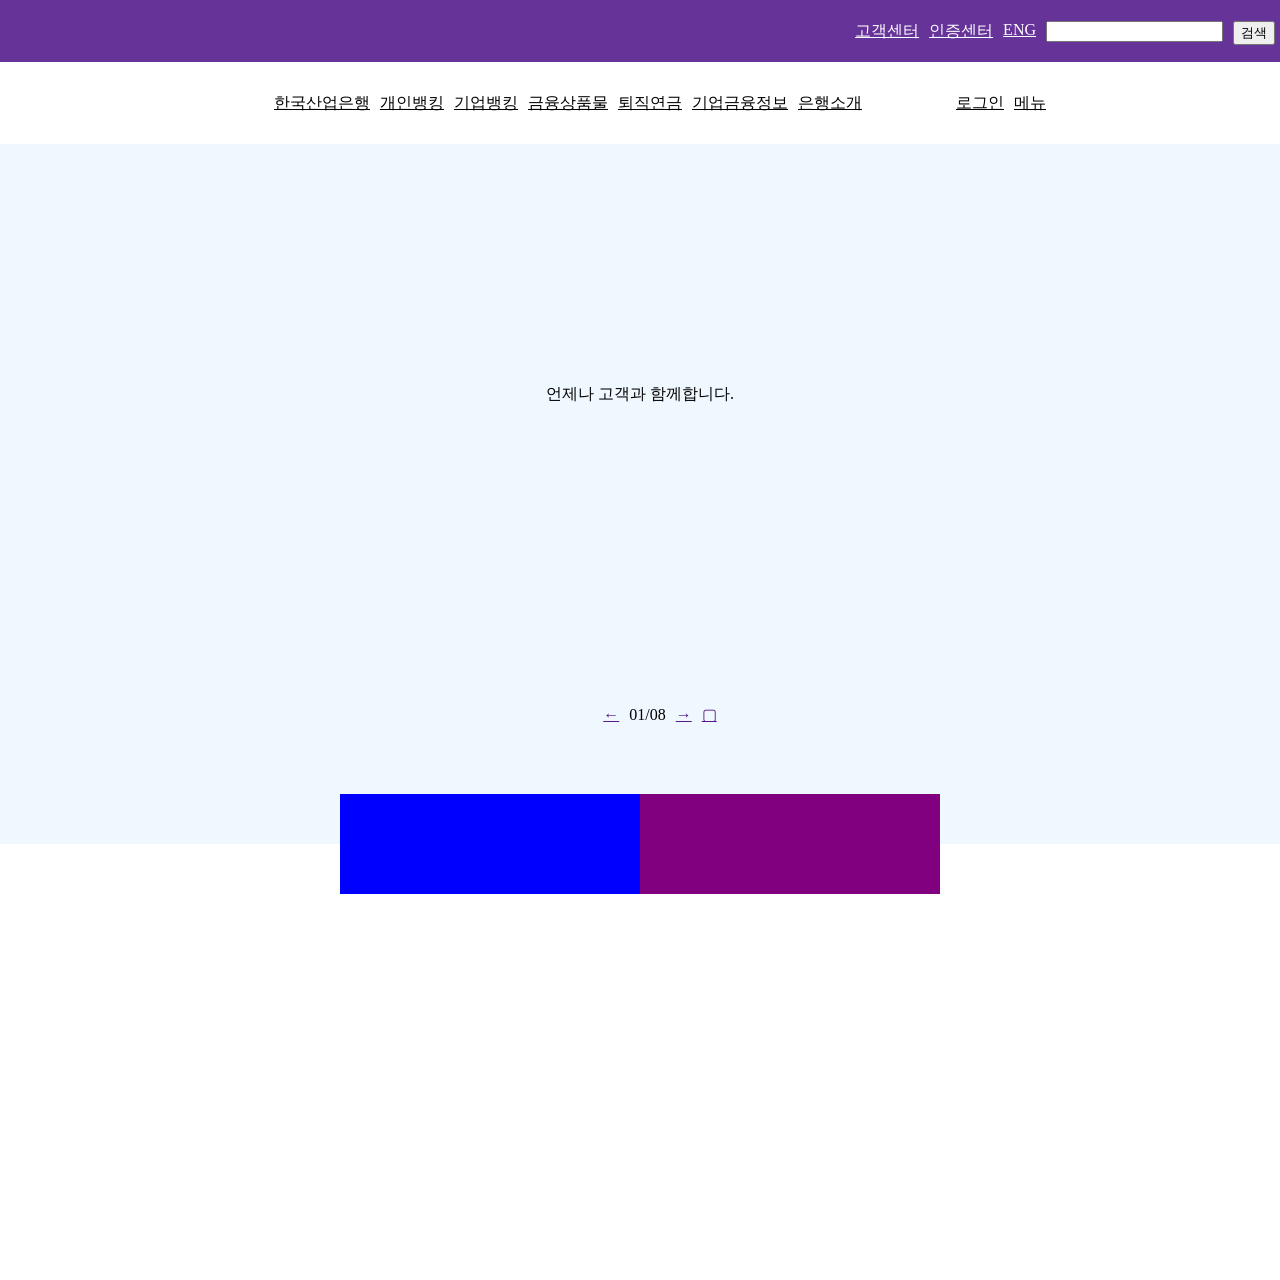
==== index.html @ b2fec1f0 "first_commit test_html_css_page" ====
<!DOCTYPE html>
<html lang="en">
<head>
    <meta charset="UTF-8">
    <meta name="viewport" content="width=device-width, initial-scale=1.0">
    <title>한국산업은행</title>
    <style>

        .entire-container{
            height: 100vw;
            display:flex;
            flex-direction: column;
        }
        .header-container{
            height: 30px;
            display: flex;
            flex-direction: row-reverse;
            
        }
        .second-container{
            display: flex;
            flex-direction: row;
            height: 50px;

            justify-content: center;
            position: sticky;
            top: 0;
            z-index: 1000;
            background-color: white;
            align-items: center;
        }
        .ad-container{
            height: 700px;
            display: flex;
            flex-direction: column;
            line-height: 500px;
            text-align: center;
            align-items: center;
            background-color:aliceblue;
        }
        .fourth-container{
            height: 900px;
            display: flex;
            flex-direction: column;
            line-height: 700px;
            text-align: center;
            background-color: white;
        }
        .fifth-container{
            position: relative;
            top: -50px;
            justify-content: center;
            height: 100px;
            display: flex;
            flex-direction: row;
        }
        .fifth-item{
            width: 300px;
        }
        .sixth-container{
            display: flex;
            flex-direction: row;
            position: relative;
            justify-content: center;
        }

        .back-white{
            background-color: white;
        }
        .back-rebe{
            background-color: rebeccapurple;
        }
        body{
            margin: 0px;
        }
        li{
            list-style-type:none;
            margin: 5px;
        }
        #demo{
            visibility: hidden;
        }
        .header-container a{
            color: white;
        }
        .second-container a{
            color: black;
        }
        .paging-section{
            position: relative;
            bottom: 200px;
            display: flex;
            flex-direction: row;
        }
    </style>
</head>
<body>
    <div class="entire-container">

        <section class="back-rebe">
            <ul class="header-container">
                <li><input type="submit" value="검색"></li>
                <li><input type="text"></input></li>
                <li><a href="">ENG</a></li>
                <li><a href="">인증센터</a></li>
                <li><a href="">고객센터</a></li>
            </ul>
        </section>
        <section>
            <ul class="second-container">
                <li><a href="">한국산업은행</a></li>
                <li><a href="">개인뱅킹</a></li>
                <li><a href="">기업뱅킹</a></li>
                <li><a href="">금융상품물</a></li>
                <li><a href="">퇴직연금</a></li>
                <li><a href="">기업금융정보</a></li>
                <li><a href="">은행소개</a></li>
                <li id="demo">공백</li>
                <li id="demo">공백</li>
                <li><a href="">로그인</a></li>
                <li><a href="">메뉴</a></li>
            </ul>
        </section>
        <section class="ad-container">
            언제나 고객과 함께합니다.
            <section>
                <ul class="paging-section">
                    <li><a href="">←</a></li>
                    <li>01/08</li>
                    <li><a href="">→</a></li>
                    <li><a href="">▢</a></li>
                </ul>
            </section>
        </section>
        <section class="fourth-container">
            <section class="fifth-container">
                <div class="fifth-item" style="background-color: blue" ></div>
                <div class="fifth-item" style="background-color: purple;"></div>
            </section>
        </section>
    </div>
</body>
</html>
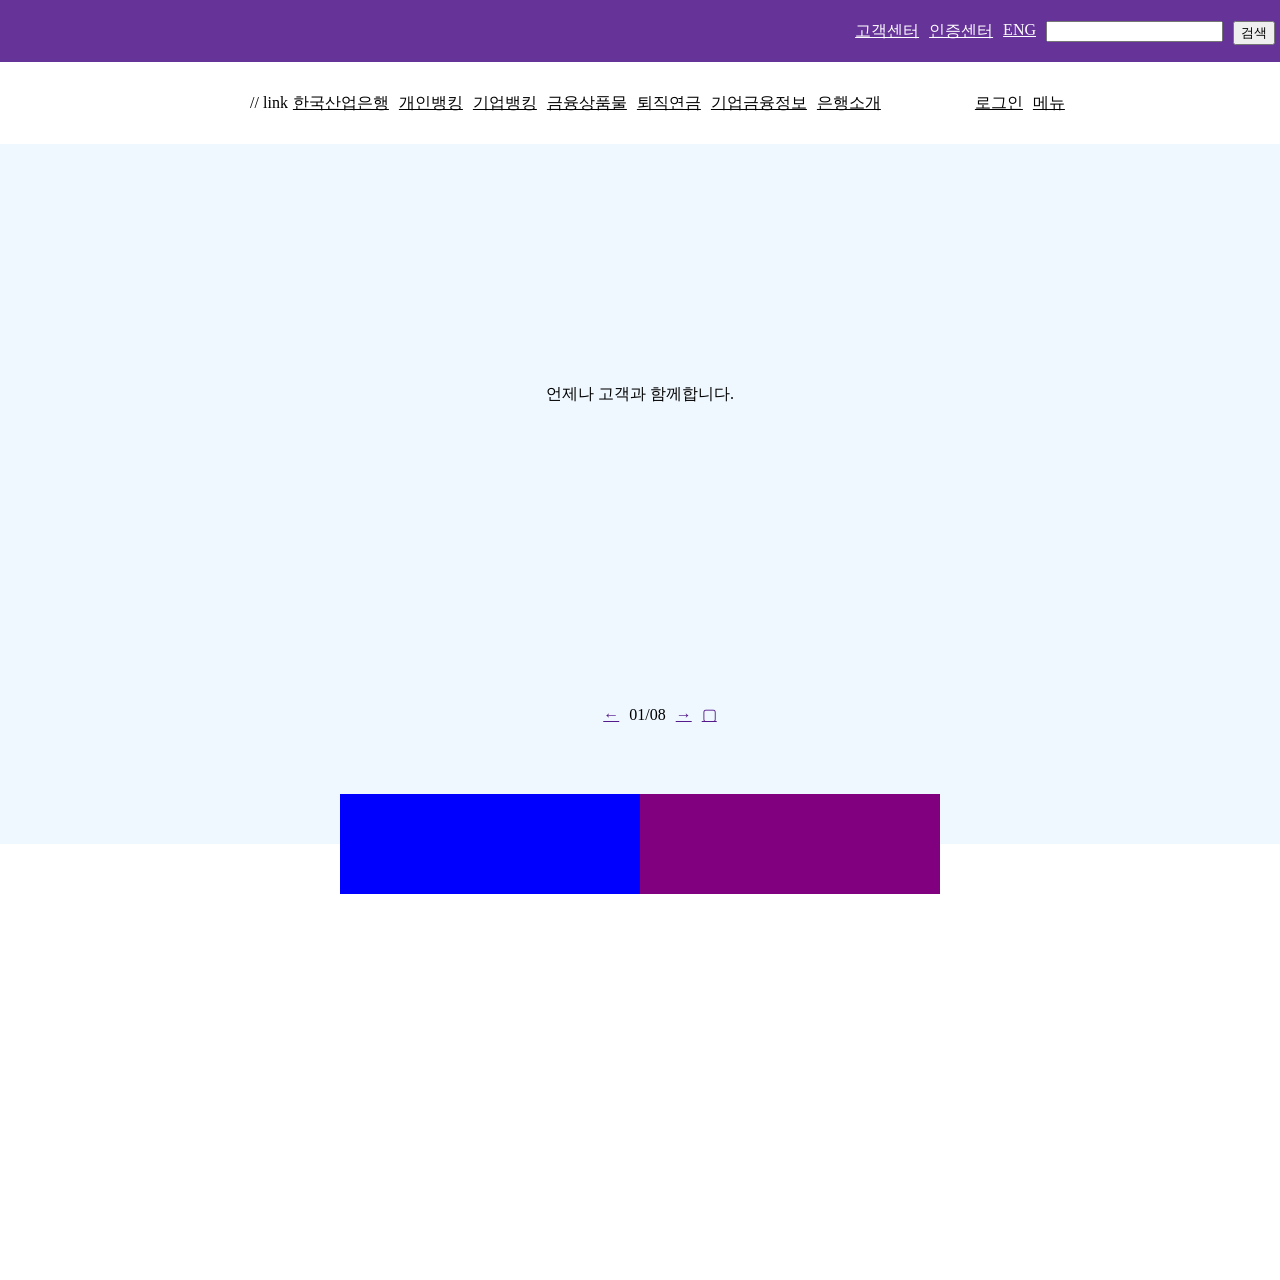
==== commit b4525b86: "Update index.html" ====
--- a/index.html
+++ b/index.html
@@ -108,7 +108,8 @@
         </section>
         <section>
             <ul class="second-container">
-                <li><a href="">한국산업은행</a></li>
+                // link
+                <li><a href="test.html">한국산업은행</a></li>
                 <li><a href="">개인뱅킹</a></li>
                 <li><a href="">기업뱅킹</a></li>
                 <li><a href="">금융상품물</a></li>
@@ -140,4 +141,4 @@
         </section>
     </div>
 </body>
-</html>+</html>
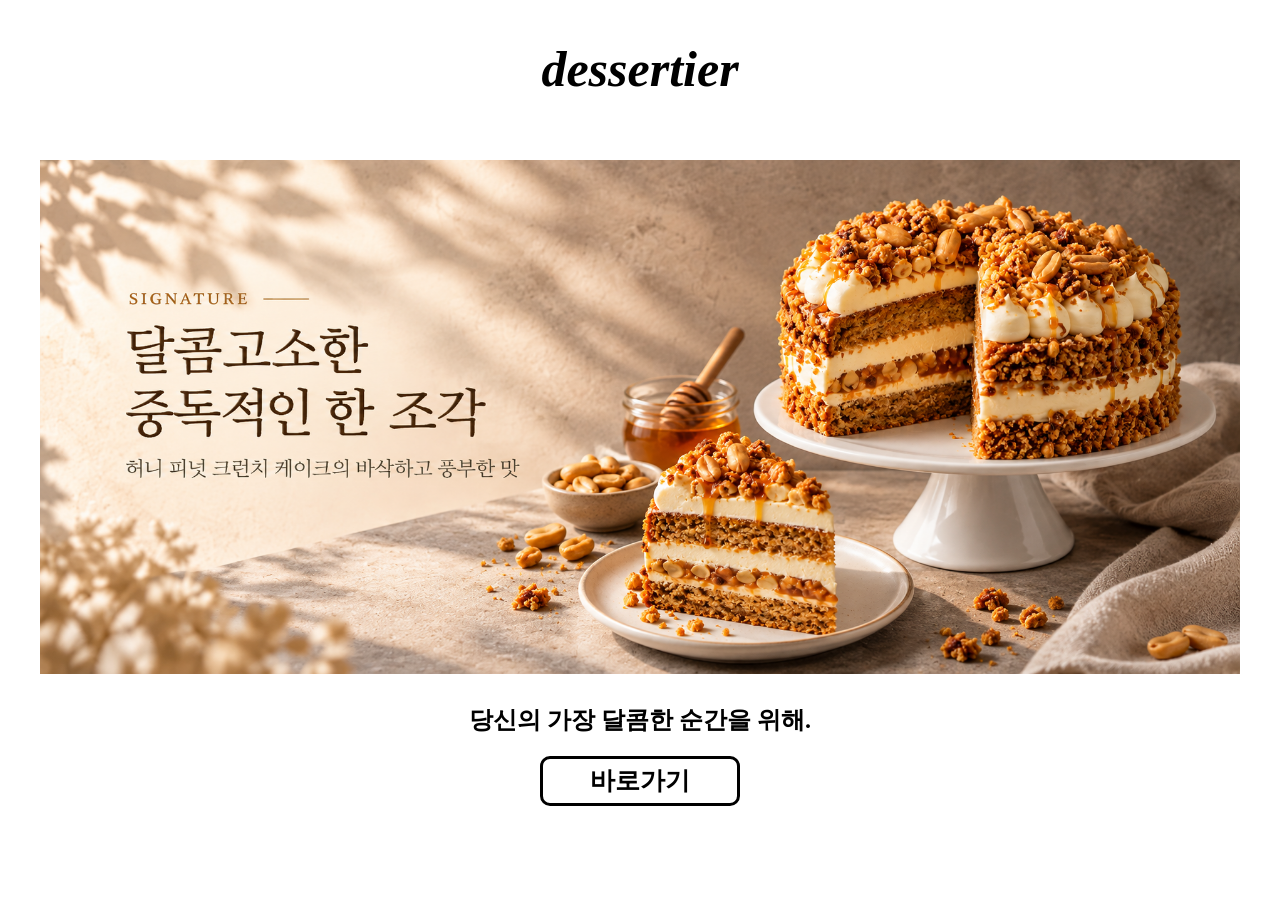
==== commit ecb92189: "commit" ====
--- a/index.html
+++ b/index.html
@@ -3,142 +3,169 @@
 <head>
     <meta charset="UTF-8">
     <meta name="viewport" content="width=device-width, initial-scale=1.0">
-    <title>한국산업은행</title>
+    <title>Document</title>
+
     <style>
+        *{
+            /* dd */
+            box-sizing: border-box;
+            /* border: 1px solid white; */
+        }
 
-        .entire-container{
-            height: 100vw;
-            display:flex;
-            flex-direction: column;
-        }
-        .header-container{
-            height: 30px;
-            display: flex;
-            flex-direction: row-reverse;
-            
-        }
-        .second-container{
-            display: flex;
-            flex-direction: row;
-            height: 50px;
-
-            justify-content: center;
-            position: sticky;
-            top: 0;
-            z-index: 1000;
-            background-color: white;
-            align-items: center;
-        }
-        .ad-container{
-            height: 700px;
-            display: flex;
-            flex-direction: column;
-            line-height: 500px;
-            text-align: center;
-            align-items: center;
-            background-color:aliceblue;
-        }
-        .fourth-container{
-            height: 900px;
-            display: flex;
-            flex-direction: column;
-            line-height: 700px;
+        body{
+            margin: 0;
             text-align: center;
             background-color: white;
         }
-        .fifth-container{
-            position: relative;
-            top: -50px;
-            justify-content: center;
-            height: 100px;
+
+        .container{
             display: flex;
-            flex-direction: row;
-        }
-        .fifth-item{
-            width: 300px;
-        }
-        .sixth-container{
-            display: flex;
-            flex-direction: row;
-            position: relative;
-            justify-content: center;
+            flex-direction: column;
+            align-items: center;
+
+            min-height: 100vh;
+
+            padding: 40px 0 60px;
         }
 
-        .back-white{
-            background-color: white;
+        /* 사이트 제목 */
+        .title{
+            color: black;
+            font-size: 50px;
+            font-weight: bold;
+            font-style: italic;
+
+            margin: 0 0 30px;
         }
-        .back-rebe{
-            background-color: rebeccapurple;
+
+        /* 배너 */
+        .item-image{
+            width: 1200px;
+            height: 514px;
+
+            overflow: hidden;
         }
-        body{
-            margin: 0px;
+
+        .slide-track{
+            display: flex;
+            animation: slide 20s infinite;
         }
-        li{
-            list-style-type:none;
-            margin: 5px;
+
+        .slide-track img{
+            width: 1200px;
+            height: 514px;
+
+            flex-shrink: 0;
+            object-fit: cover;
         }
-        #demo{
-            visibility: hidden;
+
+        /* 설명 */
+        article{
+            color: black;
+            font-weight: bold;
+            font-size: 24px;
+
+            margin-top: 30px;
         }
-        .header-container a{
-            color: white;
+
+        /* 버튼 */
+        .button{
+            width: 200px;
+            height: 50px;
+
+            border: 3px solid black;
+            border-radius: 10px;
+
+            margin-top: 20px;
+
+            line-height: 44px;
+
+            font-weight: bold;
+            font-size: 25px;
+
+            transition: 0.2s;
         }
-        .second-container a{
+
+        .button:hover{
+            transform: scale(1.1);
+        }
+
+        .button > a{
+            display: block;
+            width: 100%;
+            height: 100%;
+
+            color: black;
+            text-decoration: none;
+        }
+
+        .button > a:visited{
             color: black;
         }
-        .paging-section{
-            position: relative;
-            bottom: 200px;
-            display: flex;
-            flex-direction: row;
+        .slide-track > img{
+            width: 1200px;
+            height: 514px;
+
+            flex-shrink: 0;
+
+            object-fit: cover;
+        }
+
+        @keyframes slide{
+            0%, 15%{
+                transform: translateX(0);
+            }
+
+            20%, 35%{
+                transform: translateX(-1200px);
+            }
+
+            40%, 55%{
+                transform: translateX(-2400px);
+            }
+
+            60%, 75%{
+                transform: translateX(-3600px);
+            }
+
+            80%, 95%{
+                transform: translateX(-4800px);
+            }
+
+            100%{
+                transform: translateX(0);
+            }
         }
     </style>
 </head>
+
 <body>
-    <div class="entire-container">
 
-        <section class="back-rebe">
-            <ul class="header-container">
-                <li><input type="submit" value="검색"></li>
-                <li><input type="text"></input></li>
-                <li><a href="">ENG</a></li>
-                <li><a href="">인증센터</a></li>
-                <li><a href="">고객센터</a></li>
-            </ul>
-        </section>
-        <section>
-            <ul class="second-container">
-                // link
-                <li><a href="test.html">한국산업은행</a></li>
-                <li><a href="">개인뱅킹</a></li>
-                <li><a href="">기업뱅킹</a></li>
-                <li><a href="">금융상품물</a></li>
-                <li><a href="">퇴직연금</a></li>
-                <li><a href="">기업금융정보</a></li>
-                <li><a href="">은행소개</a></li>
-                <li id="demo">공백</li>
-                <li id="demo">공백</li>
-                <li><a href="">로그인</a></li>
-                <li><a href="">메뉴</a></li>
-            </ul>
-        </section>
-        <section class="ad-container">
-            언제나 고객과 함께합니다.
-            <section>
-                <ul class="paging-section">
-                    <li><a href="">←</a></li>
-                    <li>01/08</li>
-                    <li><a href="">→</a></li>
-                    <li><a href="">▢</a></li>
-                </ul>
-            </section>
-        </section>
-        <section class="fourth-container">
-            <section class="fifth-container">
-                <div class="fifth-item" style="background-color: blue" ></div>
-                <div class="fifth-item" style="background-color: purple;"></div>
-            </section>
-        </section>
+    <div class="container">
+        
+        <p class="title">dessertier<p>
+
+        <div class="item-image">
+
+            <div class="slide-track">
+                <img src="img/banner/배너피넛.png" alt="허니 피넛 크런치 케이크">
+                <img src="img/banner/배너넛.png" alt="몽블랑 체스트넛 티라미수">
+                <img src="img/banner/배너초코.png" alt="딥 다크 초콜릿 가나슈 케이크">
+                <img src="img/banner/배너피스타치오.png" alt="피스타치오 라즈베리 쁘띠 케이크">
+                <img src="img/banner/배너치즈.png" alt="바스크 번트 치즈케이크">
+            </div>
+
+        </div>
+
+        <article>
+            당신의 가장 달콤한 순간을 위해.
+        </article>
+
+        <div class="button">
+            <a href="menu.html">바로가기</a>
+        </div>
+
     </div>
+
 </body>
 </html>
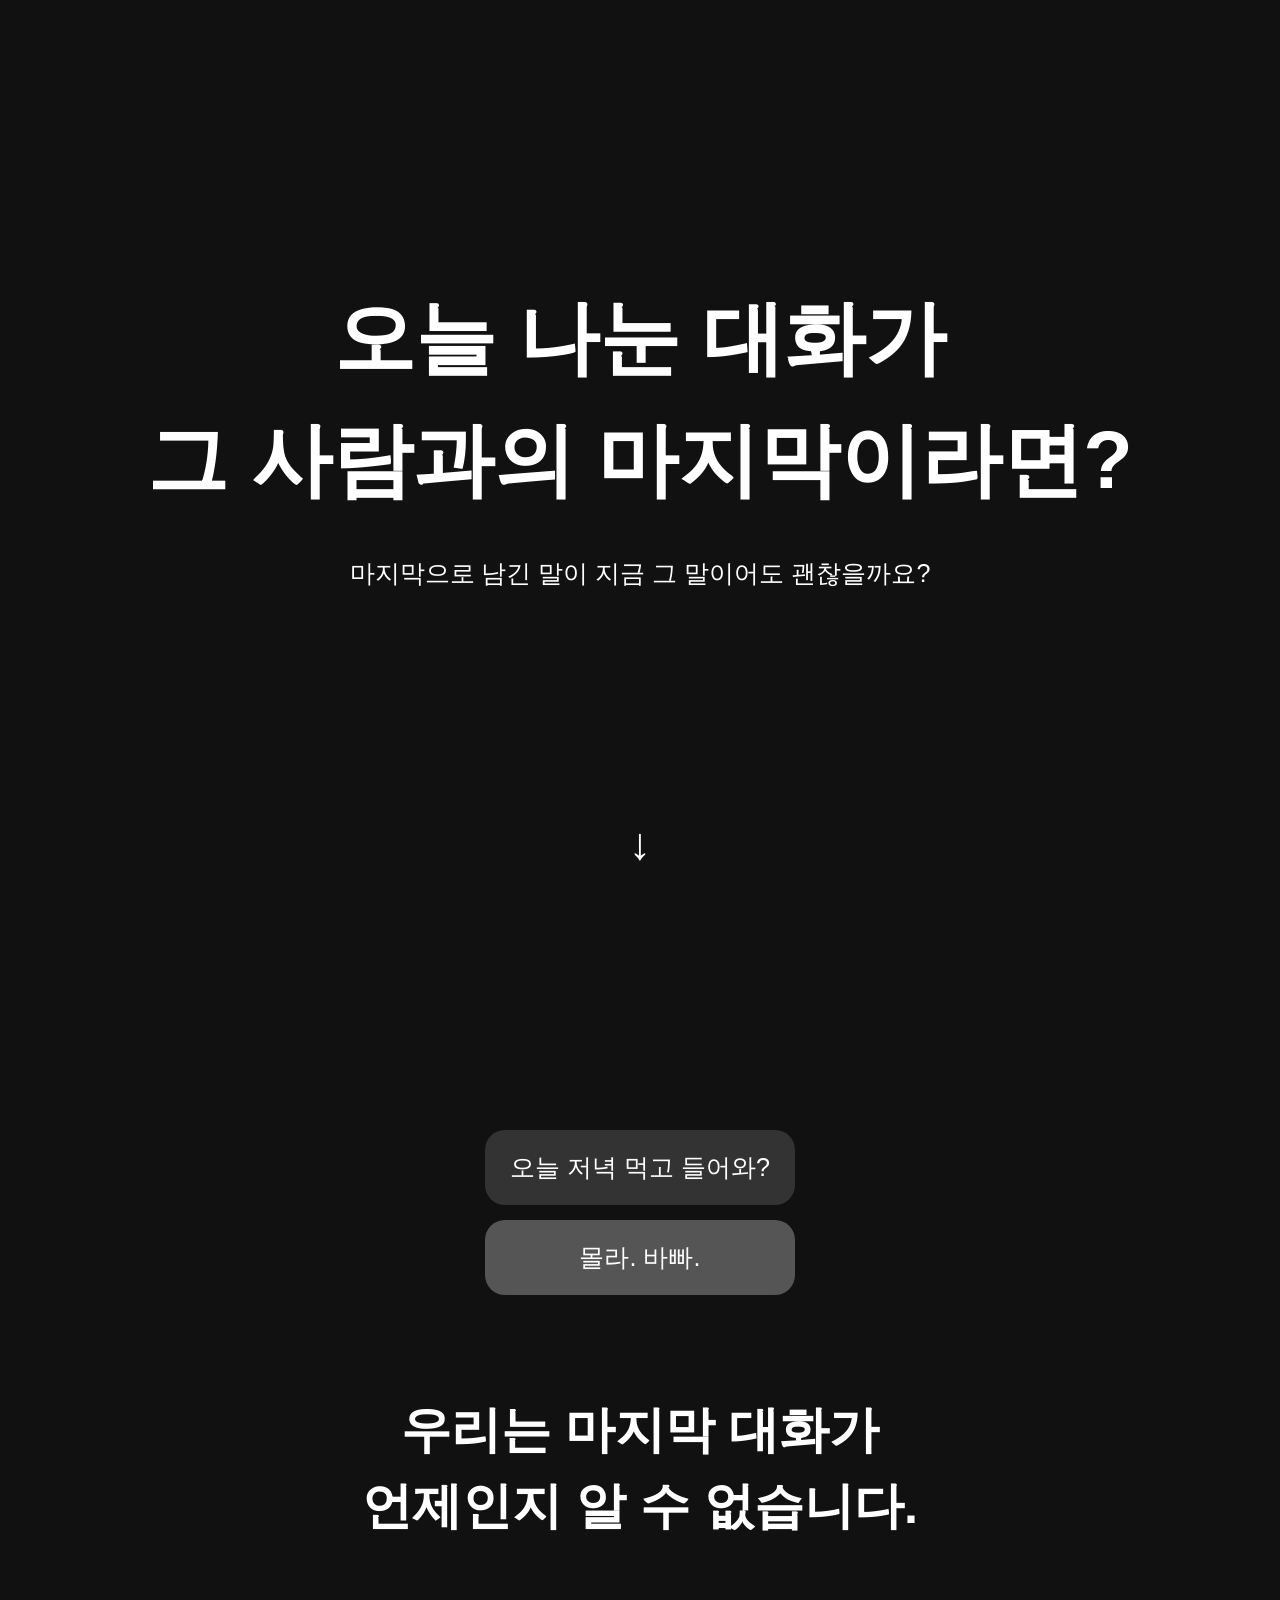
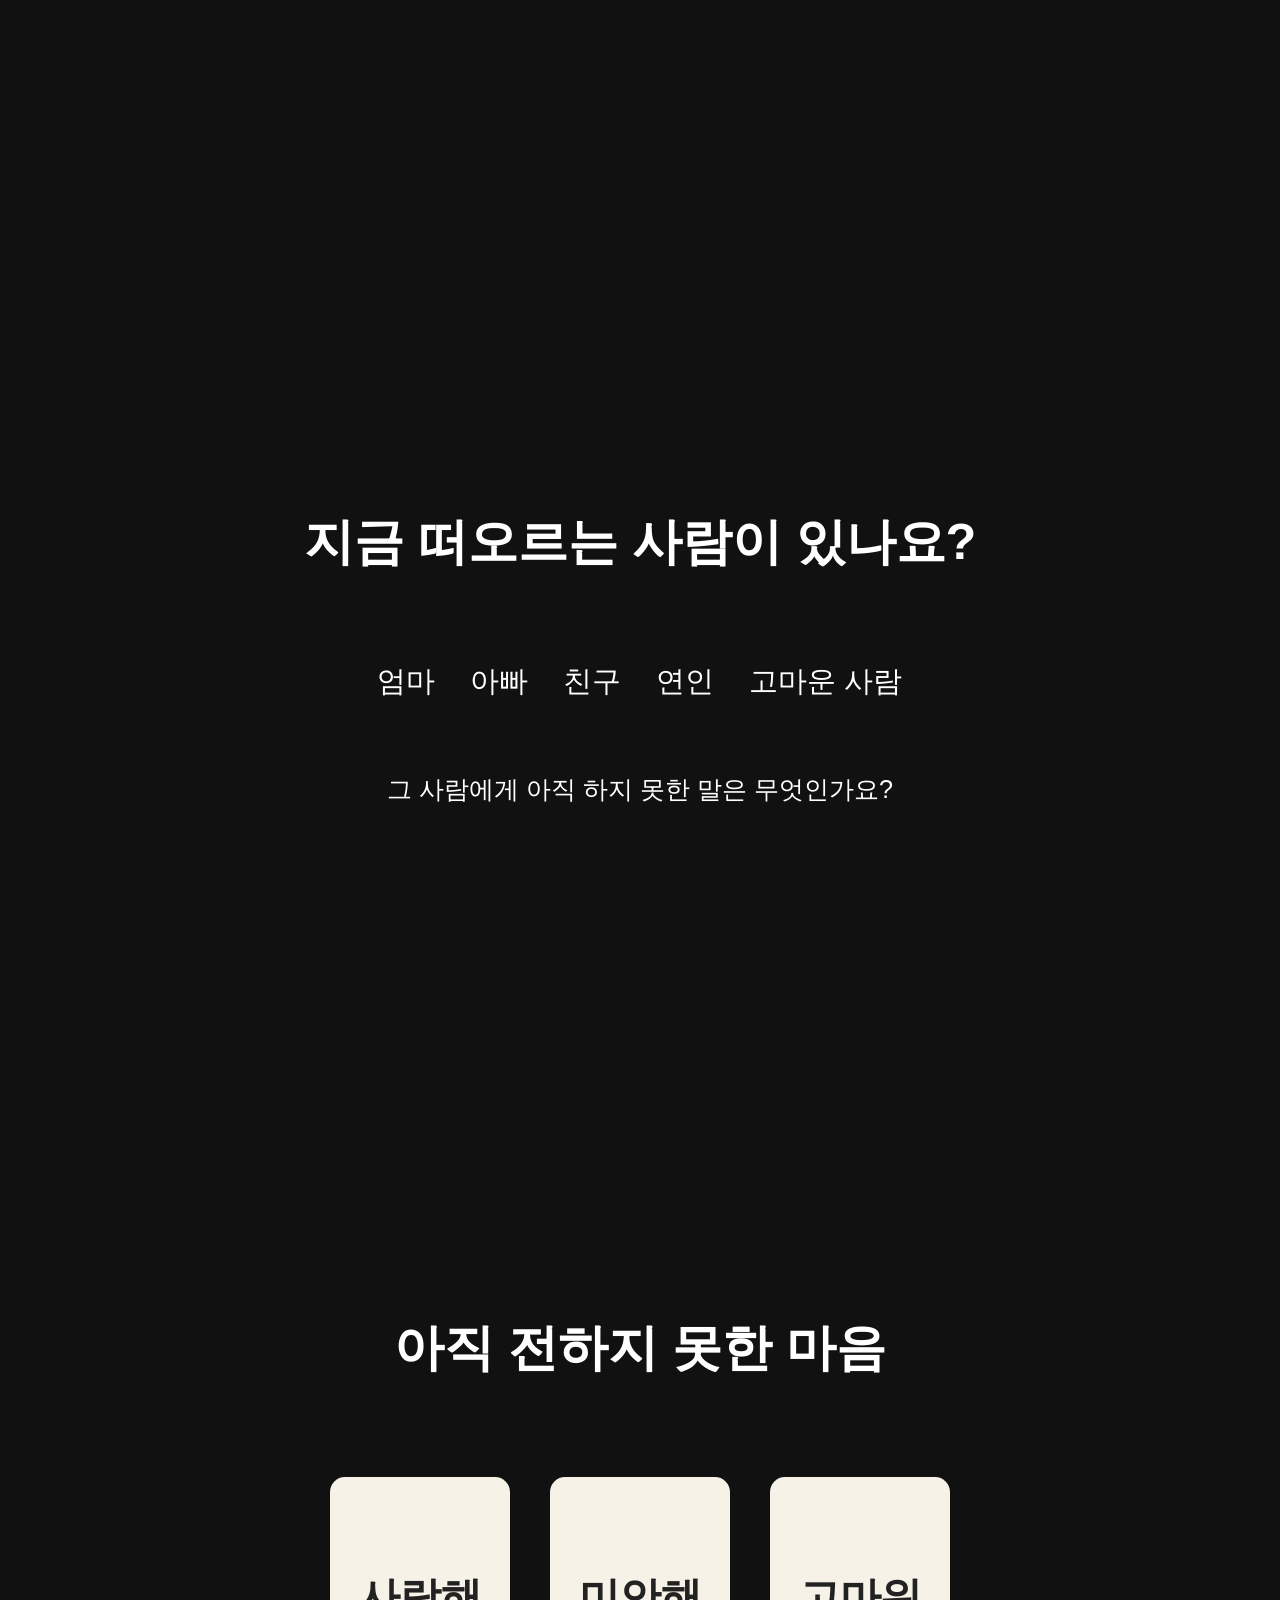
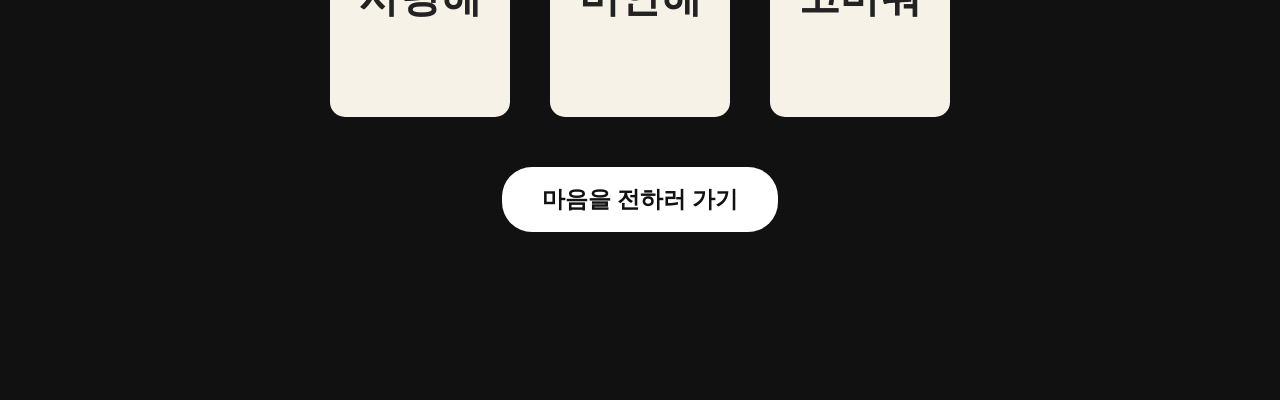
==== commit 9bf4f469: "Add files via upload" ====
--- a/index.html
+++ b/index.html
@@ -4,168 +4,63 @@
     <meta charset="UTF-8">
     <meta name="viewport" content="width=device-width, initial-scale=1.0">
     <title>Document</title>
-
-    <style>
-        *{
-            /* dd */
-            box-sizing: border-box;
-            /* border: 1px solid white; */
-        }
-
-        body{
-            margin: 0;
-            text-align: center;
-            background-color: white;
-        }
-
-        .container{
-            display: flex;
-            flex-direction: column;
-            align-items: center;
-
-            min-height: 100vh;
-
-            padding: 40px 0 60px;
-        }
-
-        /* 사이트 제목 */
-        .title{
-            color: black;
-            font-size: 50px;
-            font-weight: bold;
-            font-style: italic;
-
-            margin: 0 0 30px;
-        }
-
-        /* 배너 */
-        .item-image{
-            width: 1200px;
-            height: 514px;
-
-            overflow: hidden;
-        }
-
-        .slide-track{
-            display: flex;
-            animation: slide 20s infinite;
-        }
-
-        .slide-track img{
-            width: 1200px;
-            height: 514px;
-
-            flex-shrink: 0;
-            object-fit: cover;
-        }
-
-        /* 설명 */
-        article{
-            color: black;
-            font-weight: bold;
-            font-size: 24px;
-
-            margin-top: 30px;
-        }
-
-        /* 버튼 */
-        .button{
-            width: 200px;
-            height: 50px;
-
-            border: 3px solid black;
-            border-radius: 10px;
-
-            margin-top: 20px;
-
-            line-height: 44px;
-
-            font-weight: bold;
-            font-size: 25px;
-
-            transition: 0.2s;
-        }
-
-        .button:hover{
-            transform: scale(1.1);
-        }
-
-        .button > a{
-            display: block;
-            width: 100%;
-            height: 100%;
-
-            color: black;
-            text-decoration: none;
-        }
-
-        .button > a:visited{
-            color: black;
-        }
-        .slide-track > img{
-            width: 1200px;
-            height: 514px;
-
-            flex-shrink: 0;
-
-            object-fit: cover;
-        }
-
-        @keyframes slide{
-            0%, 15%{
-                transform: translateX(0);
-            }
-
-            20%, 35%{
-                transform: translateX(-1200px);
-            }
-
-            40%, 55%{
-                transform: translateX(-2400px);
-            }
-
-            60%, 75%{
-                transform: translateX(-3600px);
-            }
-
-            80%, 95%{
-                transform: translateX(-4800px);
-            }
-
-            100%{
-                transform: translateX(0);
-            }
-        }
-    </style>
+    <link rel="stylesheet" href="css/index_css.css">
 </head>
-
 <body>
 
-    <div class="container">
-        
-        <p class="title">dessertier<p>
+    <section class="intro-section first">
+        <h1>
+            오늘 나눈 대화가<br>
+            그 사람과의 마지막이라면?
+        </h1>
 
-        <div class="item-image">
+        <p>마지막으로 남긴 말이 지금 그 말이어도 괜찮을까요?</p>
 
-            <div class="slide-track">
-                <img src="img/banner/배너피넛.png" alt="허니 피넛 크런치 케이크">
-                <img src="img/banner/배너넛.png" alt="몽블랑 체스트넛 티라미수">
-                <img src="img/banner/배너초코.png" alt="딥 다크 초콜릿 가나슈 케이크">
-                <img src="img/banner/배너피스타치오.png" alt="피스타치오 라즈베리 쁘띠 케이크">
-                <img src="img/banner/배너치즈.png" alt="바스크 번트 치즈케이크">
-            </div>
+        <div class="scroll">↓</div>
+    </section>
 
+
+    <section class="intro-section conversation">
+        <div class="chat-box">
+            <p class="other">오늘 저녁 먹고 들어와?</p>
+            <p class="me">몰라. 바빠.</p>
         </div>
 
-        <article>
-            당신의 가장 달콤한 순간을 위해.
-        </article>
+        <h2>
+            우리는 마지막 대화가<br>
+            언제인지 알 수 없습니다.
+        </h2>
+    </section>
 
-        <div class="button">
-            <a href="menu.html">바로가기</a>
+
+    <section class="intro-section person">
+        <h2>지금 떠오르는 사람이 있나요?</h2>
+
+        <div class="people">
+            <span>엄마</span>
+            <span>아빠</span>
+            <span>친구</span>
+            <span>연인</span>
+            <span>고마운 사람</span>
         </div>
 
-    </div>
+        <p>그 사람에게 아직 하지 못한 말은 무엇인가요?</p>
+    </section>
+
+
+    <section class="intro-section ending">
+        <h2>아직 전하지 못한 마음</h2>
+
+        <div class="words">
+            <div class="love">사랑해</div>
+            <div class="sorry">미안해</div>
+            <div class="thanks">고마워</div>
+        </div>
+
+        <a href="card.html" class="start-btn">
+            마음을 전하러 가기
+        </a>
+    </section>
 
 </body>
-</html>
+</html>
--- a/css/index_css.css
+++ b/css/index_css.css
@@ -0,0 +1,248 @@
+* {
+    box-sizing: border-box;
+}
+
+html {
+    font-size: 18px;
+    scroll-snap-type: y mandatory;
+    scroll-behavior: smooth;
+}
+
+body {
+    margin: 0;
+    background-color: #111;
+    color: white;
+    font-family: sans-serif;
+}
+
+/* 공통 섹션 */
+.intro-section {
+    height: 100vh;
+
+    display: flex;
+    flex-direction: column;
+    justify-content: center;
+    align-items: center;
+
+    text-align: center;
+
+    scroll-snap-align: start;
+
+    padding: 40px;
+}
+
+/* 첫 화면 */
+.first h1 {
+    font-size: 4.5rem;
+    line-height: 1.5;
+
+    margin: 0;
+
+    opacity: 0;
+    animation: fade-up 2s forwards;
+}
+
+.first p {
+    margin-top: 30px;
+
+    font-size: 1.4rem;
+    line-height: 1.8;
+
+    opacity: 0;
+    animation: fade-up 2s 1.5s forwards;
+}
+
+/* 스크롤 화살표 */
+.scroll {
+    position: absolute;
+    bottom: 30px;
+
+    font-size: 2.5rem;
+
+    animation: bounce 1.5s infinite;
+}
+
+/* 공통 제목 */
+.intro-section h2 {
+    font-size: 2.8rem;
+    line-height: 1.5;
+}
+
+/* 공통 문장 */
+.intro-section p {
+    font-size: 1.4rem;
+    line-height: 1.8;
+}
+
+/* 대화 영역 */
+.chat-box {
+    margin-bottom: 40px;
+
+    font-size: 1.6rem;
+}
+
+.chat-box p {
+    margin: 15px 0;
+    padding: 15px 25px;
+
+    border-radius: 20px;
+}
+
+/* 상대방 */
+.other {
+    background-color: #333;
+}
+
+/* 나 */
+.me {
+    background-color: #555;
+}
+
+/* 사람 목록 */
+.people {
+    display: flex;
+    gap: 35px;
+
+    margin: 40px 0;
+
+    font-size: 1.6rem;
+}
+
+.people span {
+    transition: 0.3s;
+}
+
+.people span:hover {
+    transform: scale(1.15);
+}
+
+/* 카드 영역 */
+.words {
+    display: flex;
+
+    gap: 40px;
+
+    margin: 50px 0;
+}
+
+/* 공통 카드 */
+.words div {
+    width: 180px;
+    height: 240px;
+
+    background-color: #f7f2e8;
+    color: #222;
+
+    border-radius: 15px;
+
+    display: flex;
+    justify-content: center;
+    align-items: center;
+
+    font-size: 2.3rem;
+    font-weight: bold;
+
+    cursor: pointer;
+
+    transition: 0.3s;
+}
+
+/* 카드 공통 hover */
+.words div:hover {
+    transform: translateY(-15px) scale(1.05);
+}
+
+/* 사랑해 */
+.love:hover {
+    background-color: #ffd6dc;
+}
+
+/* 미안해 */
+.sorry:hover {
+    background-color: #dbeafe;
+}
+
+/* 고마워 */
+.thanks:hover {
+    background-color: #fff0b8;
+}
+
+/* 시작 버튼 */
+.start-btn {
+    padding: 17px 40px;
+
+    text-decoration: none;
+
+    color: #111;
+    background-color: white;
+
+    border-radius: 30px;
+
+    font-size: 1.25rem;
+    font-weight: bold;
+
+    transition: 0.3s;
+}
+
+.start-btn:hover {
+    transform: scale(1.05);
+    background-color: #f1f1f1;
+}
+
+/* 등장 애니메이션 */
+@keyframes fade-up {
+    from {
+        opacity: 0;
+        transform: translateY(30px);
+    }
+
+    to {
+        opacity: 1;
+        transform: translateY(0);
+    }
+}
+
+/* 화살표 애니메이션 */
+@keyframes bounce {
+    0%, 100% {
+        transform: translateY(0);
+    }
+
+    50% {
+        transform: translateY(10px);
+    }
+}
+
+/* 반응형 */
+@media (max-width: 768px) {
+
+    html {
+        font-size: 15px;
+    }
+
+    .first h1 {
+        font-size: 3rem;
+    }
+
+    .intro-section h2 {
+        font-size: 2.2rem;
+    }
+
+    .people {
+        flex-wrap: wrap;
+        justify-content: center;
+
+        gap: 20px;
+    }
+
+    .words {
+        gap: 15px;
+    }
+
+    .words div {
+        width: 130px;
+        height: 180px;
+
+        font-size: 1.8rem;
+    }
+}
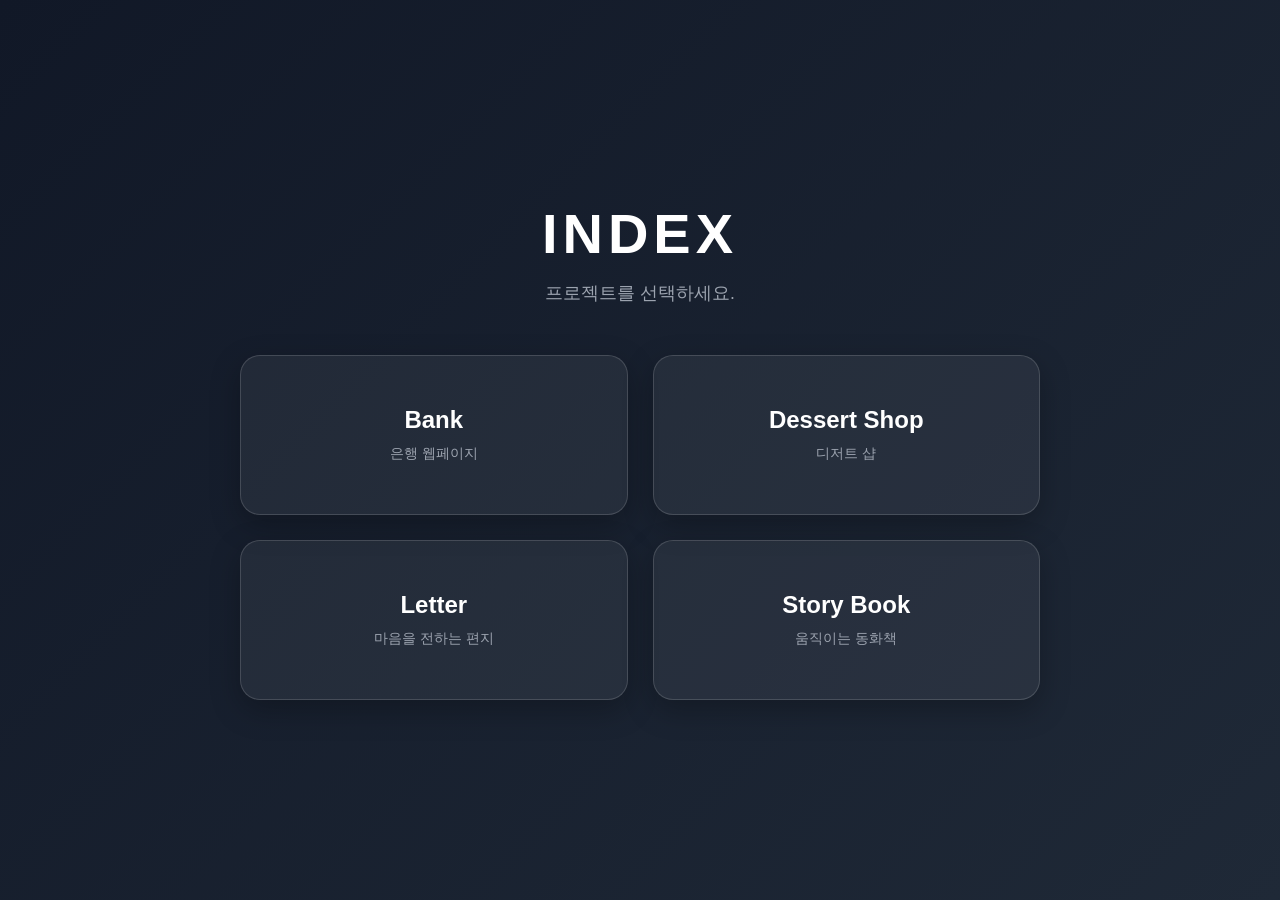
==== commit cd7f0641: "Add files via upload" ====
--- a/index.html
+++ b/index.html
@@ -1,66 +1,291 @@
 <!DOCTYPE html>
-<html lang="en">
+<html lang="ko">
+
 <head>
     <meta charset="UTF-8">
-    <meta name="viewport" content="width=device-width, initial-scale=1.0">
-    <title>Document</title>
-    <link rel="stylesheet" href="css/index_css.css">
+
+    <meta
+        name="viewport"
+        content="width=device-width, initial-scale=1.0"
+    >
+
+    <title>My Projects</title>
+
+    <style>
+
+        * {
+            box-sizing: border-box;
+        }
+
+        body {
+            margin: 0;
+
+            font-family:
+                Arial,
+                sans-serif;
+
+            background:
+                linear-gradient(
+                    135deg,
+                    #111827,
+                    #1f2937
+                );
+
+            color: white;
+        }
+
+
+        /* 전체 영역 */
+
+        #container {
+            min-height: 100vh;
+
+            display: flex;
+            flex-direction: column;
+
+            align-items: center;
+            justify-content: center;
+
+            padding: 40px;
+        }
+
+
+        /* 제목 */
+
+        h1 {
+            margin: 0 0 15px;
+
+            font-size: 3.5rem;
+
+            letter-spacing: 5px;
+        }
+
+
+        .description {
+            margin: 0 0 50px;
+
+            color: #9ca3af;
+
+            font-size: 1.1rem;
+        }
+
+
+        /* 프로젝트 목록 */
+
+        ul {
+            width: min(800px, 90vw);
+
+            margin: 0;
+            padding: 0;
+
+            display: grid;
+
+            grid-template-columns:
+                repeat(2, 1fr);
+
+            gap: 25px;
+
+            list-style: none;
+        }
+
+
+        /* 카드 */
+
+        li {
+            min-height: 160px;
+        }
+
+
+        li a {
+            width: 100%;
+            height: 100%;
+
+            display: flex;
+            flex-direction: column;
+
+            justify-content: center;
+            align-items: center;
+
+            padding: 30px;
+
+            border:
+                1px solid
+                rgba(255, 255, 255, 0.15);
+
+            border-radius: 20px;
+
+            background:
+                rgba(255, 255, 255, 0.06);
+
+            color: white;
+
+            text-decoration: none;
+
+            font-size: 1.5rem;
+
+            font-weight: bold;
+
+            box-shadow:
+                0 10px 30px
+                rgba(0, 0, 0, 0.25);
+
+            transition:
+                transform 0.3s,
+                background-color 0.3s,
+                box-shadow 0.3s;
+        }
+
+
+        /* 작은 설명 */
+
+        li a span {
+            margin-top: 10px;
+
+            color: #9ca3af;
+
+            font-size: 0.9rem;
+
+            font-weight: normal;
+        }
+
+
+        /* hover */
+
+        li a:hover {
+            transform:
+                translateY(-10px)
+                scale(1.03);
+
+            background:
+                rgba(255, 255, 255, 0.12);
+
+            box-shadow:
+                0 20px 40px
+                rgba(0, 0, 0, 0.35);
+        }
+
+
+        /* 카드별 hover 포인트 */
+
+        .bank:hover {
+            border-color: #60a5fa;
+        }
+
+
+        .dessert:hover {
+            border-color: #f9a8d4;
+        }
+
+
+        .letter:hover {
+            border-color: #fbbf24;
+        }
+
+
+        .story:hover {
+            border-color: #a78bfa;
+        }
+
+
+        /* 모바일 */
+
+        @media (max-width: 650px) {
+
+            h1 {
+                font-size: 2.5rem;
+            }
+
+
+            ul {
+                grid-template-columns: 1fr;
+            }
+
+
+            li {
+                min-height: 130px;
+            }
+
+        }
+
+    </style>
+
 </head>
+
+
 <body>
 
-    <section class="intro-section first">
-        <h1>
-            오늘 나눈 대화가<br>
-            그 사람과의 마지막이라면?
-        </h1>
-
-        <p>마지막으로 남긴 말이 지금 그 말이어도 괜찮을까요?</p>
-
-        <div class="scroll">↓</div>
-    </section>
-
-
-    <section class="intro-section conversation">
-        <div class="chat-box">
-            <p class="other">오늘 저녁 먹고 들어와?</p>
-            <p class="me">몰라. 바빠.</p>
-        </div>
-
-        <h2>
-            우리는 마지막 대화가<br>
-            언제인지 알 수 없습니다.
-        </h2>
-    </section>
-
-
-    <section class="intro-section person">
-        <h2>지금 떠오르는 사람이 있나요?</h2>
-
-        <div class="people">
-            <span>엄마</span>
-            <span>아빠</span>
-            <span>친구</span>
-            <span>연인</span>
-            <span>고마운 사람</span>
-        </div>
-
-        <p>그 사람에게 아직 하지 못한 말은 무엇인가요?</p>
-    </section>
-
-
-    <section class="intro-section ending">
-        <h2>아직 전하지 못한 마음</h2>
-
-        <div class="words">
-            <div class="love">사랑해</div>
-            <div class="sorry">미안해</div>
-            <div class="thanks">고마워</div>
-        </div>
-
-        <a href="card.html" class="start-btn">
-            마음을 전하러 가기
-        </a>
-    </section>
+<div id="container">
+
+    <h1>
+        INDEX
+    </h1>
+
+    <p class="description">
+        프로젝트를 선택하세요.
+    </p>
+
+
+    <ul>
+
+        <li>
+            <a
+                class="bank"
+                href="./d0928/bank.html"
+            >
+                Bank
+
+                <span>
+                    은행 웹페이지
+                </span>
+            </a>
+        </li>
+
+
+        <li>
+            <a
+                class="dessert"
+                href="./d0930_commerce/index.html"
+            >
+                Dessert Shop
+
+                <span>
+                    디저트 샵
+                </span>
+            </a>
+        </li>
+
+
+        <li>
+            <a
+                class="letter"
+                href="./d1002_letter_site/index.html"
+            >
+                Letter
+
+                <span>
+                    마음을 전하는 편지
+                </span>
+            </a>
+        </li>
+
+
+        <li>
+            <a
+                class="story"
+                href="./d1002_story_book/index.html"
+            >
+                Story Book
+
+                <span>
+                    움직이는 동화책
+                </span>
+            </a>
+        </li>
+
+    </ul>
+
+</div>
 
 </body>
+
 </html>
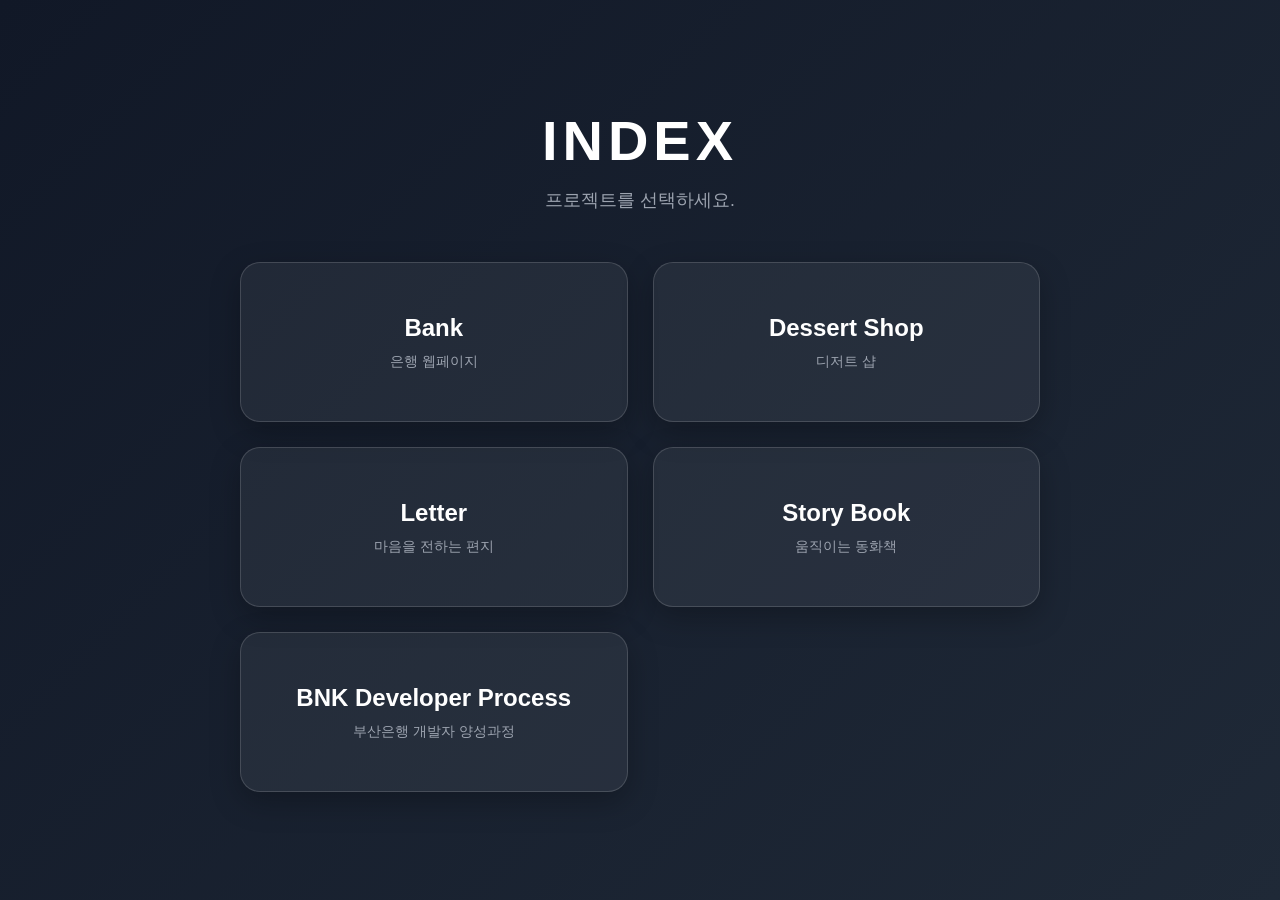
==== commit d12e8b04: "Update index.html" ====
--- a/index.html
+++ b/index.html
@@ -170,20 +170,17 @@
         .bank:hover {
             border-color: #60a5fa;
         }
-
-
         .dessert:hover {
             border-color: #f9a8d4;
         }
-
-
         .letter:hover {
             border-color: #fbbf24;
         }
-
-
         .story:hover {
             border-color: #a78bfa;
+        }
+        .bnk-dec:hover{
+            border-color: red;
         }
 
 
@@ -282,10 +279,23 @@
             </a>
         </li>
 
+        <li>
+            <a
+                class="bnk-dev"
+                href="./d1015/index.html"
+            >
+                BNK Developer Process
+
+                <span>
+                    부산은행 개발자 양성과정
+                </span>
+            </a>
+        </li>
+
     </ul>
 
 </div>
 
 </body>
 
-</html>+</html>
